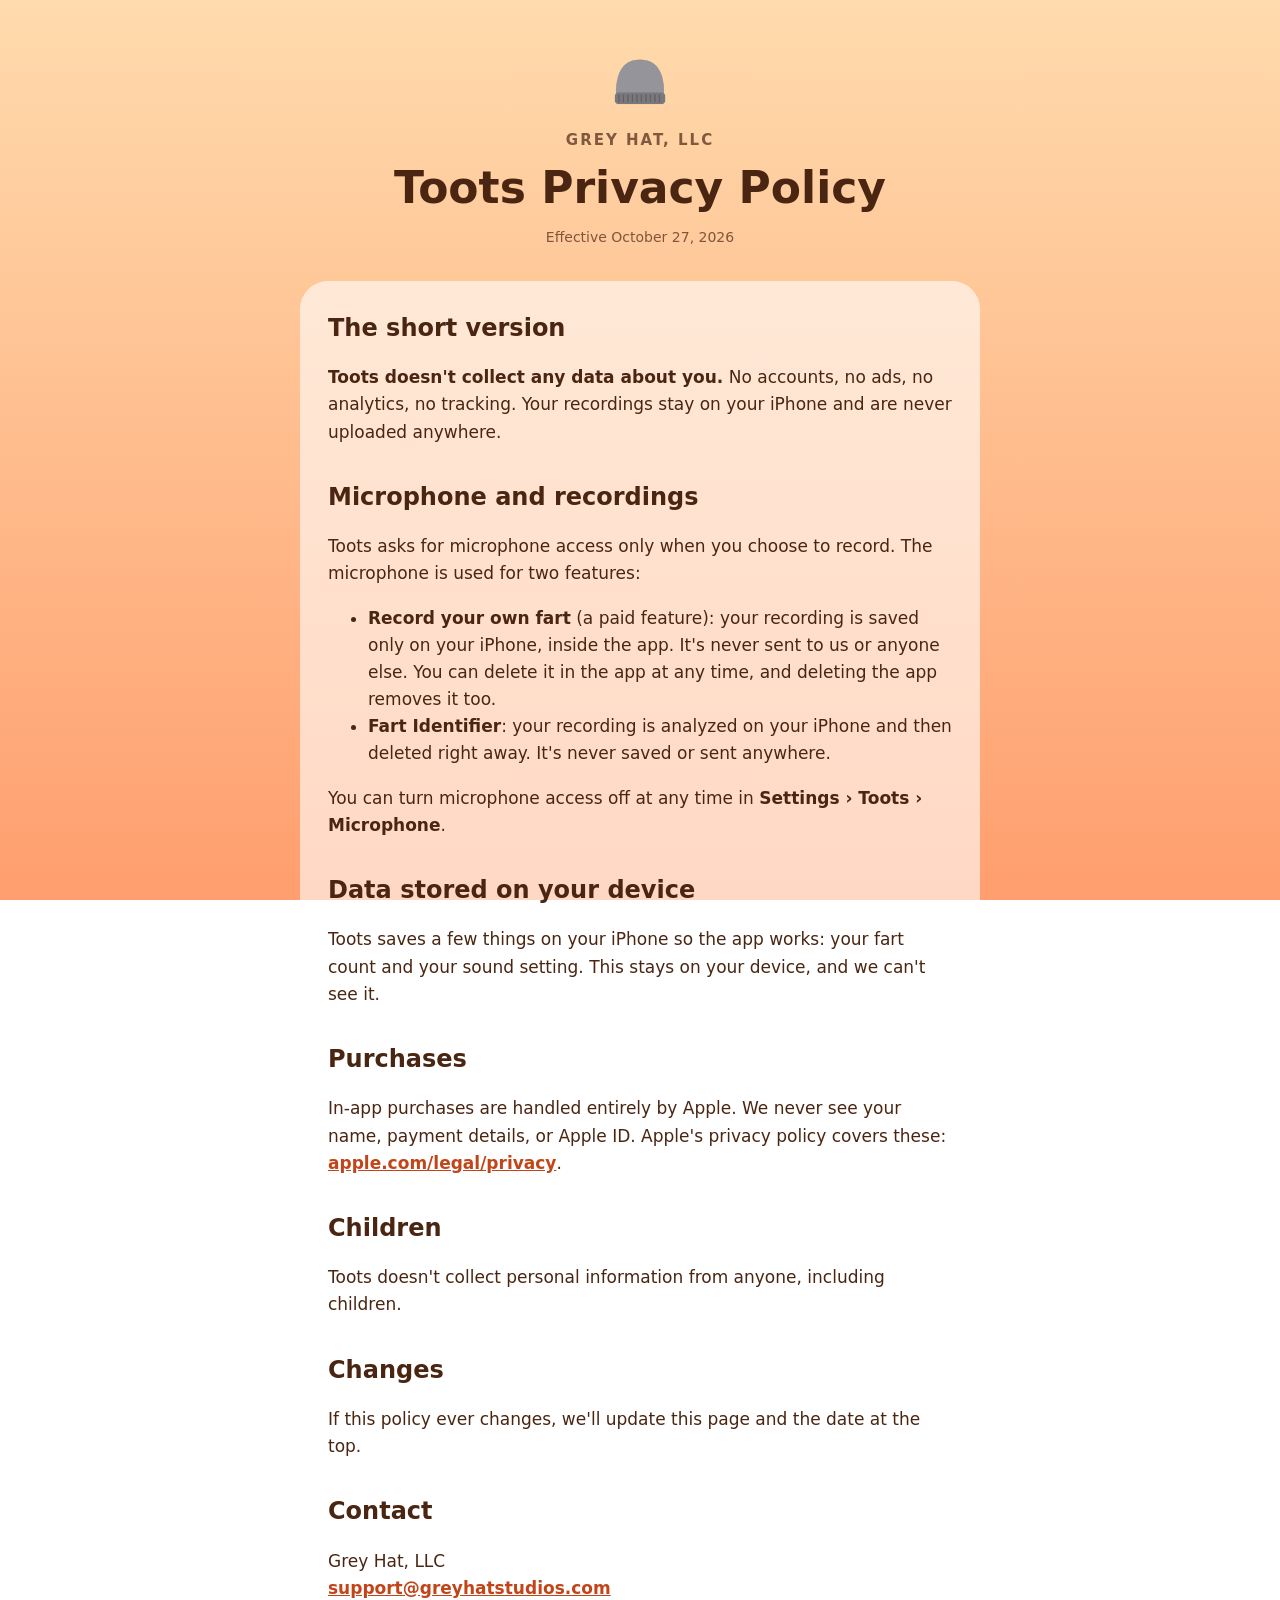
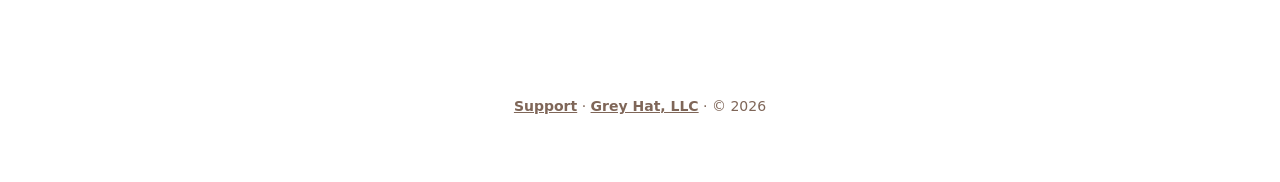
==== toots/privacy/index.html @ cb1c9b13 "Grey Hat, LLC website: home, Toots privacy policy, Toots support" ====
<!DOCTYPE html>
<html lang="en">
<head>
    <meta charset="utf-8">
    <meta name="viewport" content="width=device-width, initial-scale=1">
    <title>Toots – Privacy Policy</title>
    <link rel="icon" href="/beanie.png">
    <link rel="stylesheet" href="/style.css">
</head>
<body>
<main>
    <header>
        <a href="/"><img class="beanie" src="/beanie.png" alt="Grey Hat, LLC logo"></a>
        <div class="logo"><a href="/">Grey Hat, LLC</a></div>
        <h1>Toots Privacy Policy</h1>
        <p class="small">Effective October 27, 2026</p>
    </header>

    <div class="card">
        <h2>The short version</h2>
        <p><strong>Toots doesn't collect any data about you.</strong> No accounts, no ads, no analytics, no tracking. Your recordings stay on your iPhone and are never uploaded anywhere.</p>

        <h2>Microphone and recordings</h2>
        <p>Toots asks for microphone access only when you choose to record. The microphone is used for two features:</p>
        <ul>
            <li><strong>Record your own fart</strong> (a paid feature): your recording is saved only on your iPhone, inside the app. It's never sent to us or anyone else. You can delete it in the app at any time, and deleting the app removes it too.</li>
            <li><strong>Fart Identifier</strong>: your recording is analyzed on your iPhone and then deleted right away. It's never saved or sent anywhere.</li>
        </ul>
        <p>You can turn microphone access off at any time in <strong>Settings › Toots › Microphone</strong>.</p>

        <h2>Data stored on your device</h2>
        <p>Toots saves a few things on your iPhone so the app works: your fart count and your sound setting. This stays on your device, and we can't see it.</p>

        <h2>Purchases</h2>
        <p>In-app purchases are handled entirely by Apple. We never see your name, payment details, or Apple ID. Apple's privacy policy covers these: <a href="https://www.apple.com/legal/privacy/">apple.com/legal/privacy</a>.</p>

        <h2>Children</h2>
        <p>Toots doesn't collect personal information from anyone, including children.</p>

        <h2>Changes</h2>
        <p>If this policy ever changes, we'll update this page and the date at the top.</p>

        <h2>Contact</h2>
        <p>Grey Hat, LLC<br><a href="mailto:support@greyhatstudios.com">support@greyhatstudios.com</a></p>
    </div>

    <footer><a href="/toots/support/">Support</a> · <a href="/">Grey Hat, LLC</a> · © 2026</footer>
</main>
</body>
</html>
---- style.css ----
/* Grey Hat, LLC – matches the Toots app look: peach gradient, rounded type, brown text. */
:root {
    --peach-top: #FFDBAD;
    --peach-bottom: #FF9E6E;
    --orange: #FF6B35;
    --orange-dark: #C2451A;
    --brown: #4A2612;
    --card: rgba(255, 255, 255, 0.6);
}

* { box-sizing: border-box; }

body {
    margin: 0;
    min-height: 100vh;
    font-family: ui-rounded, "SF Pro Rounded", system-ui, -apple-system, "Segoe UI", sans-serif;
    color: var(--brown);
    background: linear-gradient(var(--peach-top), var(--peach-bottom)) fixed;
    line-height: 1.6;
}

main {
    max-width: 720px;
    margin: 0 auto;
    padding: 48px 20px 64px;
}

header { text-align: center; margin-bottom: 32px; }
header .logo { font-size: 15px; font-weight: 800; letter-spacing: 2px; text-transform: uppercase; opacity: 0.7; }
header .logo a { color: inherit; text-decoration: none; }

h1 { font-size: 44px; font-weight: 900; line-height: 1.1; margin: 12px 0; }
h2 { font-size: 24px; font-weight: 900; margin: 32px 0 8px; }
h3 { font-size: 18px; font-weight: 800; margin: 24px 0 4px; }
p, li { font-size: 17px; }
.subtitle { font-size: 19px; font-weight: 600; opacity: 0.8; }

a { color: var(--orange-dark); font-weight: 700; }

.card {
    background: var(--card);
    border-radius: 28px;
    padding: 28px;
    margin: 20px 0;
}

.app {
    display: flex;
    gap: 20px;
    align-items: center;
}
.app img { width: 96px; height: 96px; border-radius: 22px; flex-shrink: 0; }
.app h2 { margin: 0 0 4px; }
.app p { margin: 0; }

.button {
    display: inline-block;
    background: var(--orange);
    color: white;
    text-decoration: none;
    font-weight: 800;
    padding: 12px 22px;
    border-radius: 18px;
    box-shadow: 0 5px 0 var(--orange-dark);
    margin: 8px 8px 0 0;
}
.button.light { background: white; color: var(--brown); box-shadow: 0 5px 0 #E0805A; }

.small { font-size: 14px; opacity: 0.7; }

footer { text-align: center; margin-top: 48px; font-size: 14px; opacity: 0.7; }
footer a { color: inherit; }

@media (max-width: 520px) {
    h1 { font-size: 34px; }
    .app { flex-direction: column; text-align: center; }
}

/* No extra gap above the first heading inside a card. */
.card > :first-child { margin-top: 0; }

header .beanie { width: 72px; height: 72px; display: block; margin: 0 auto 8px; }
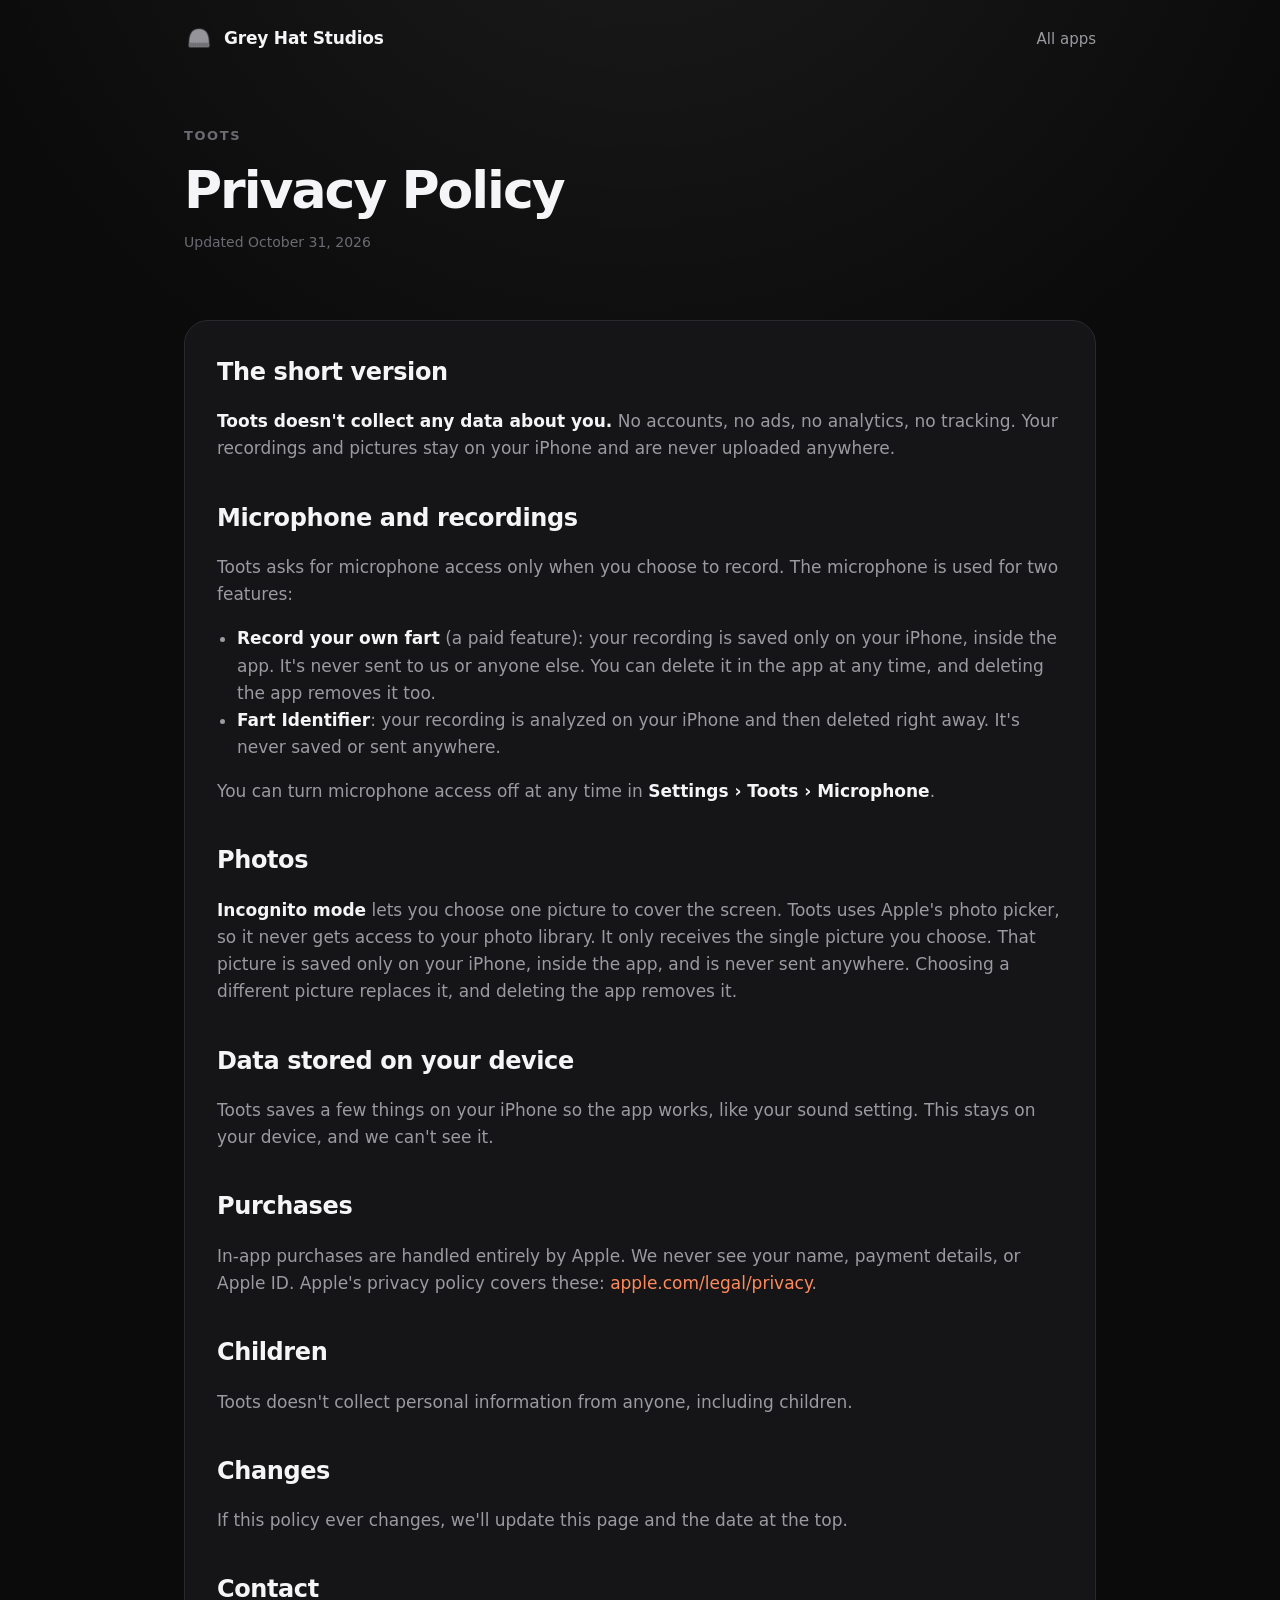
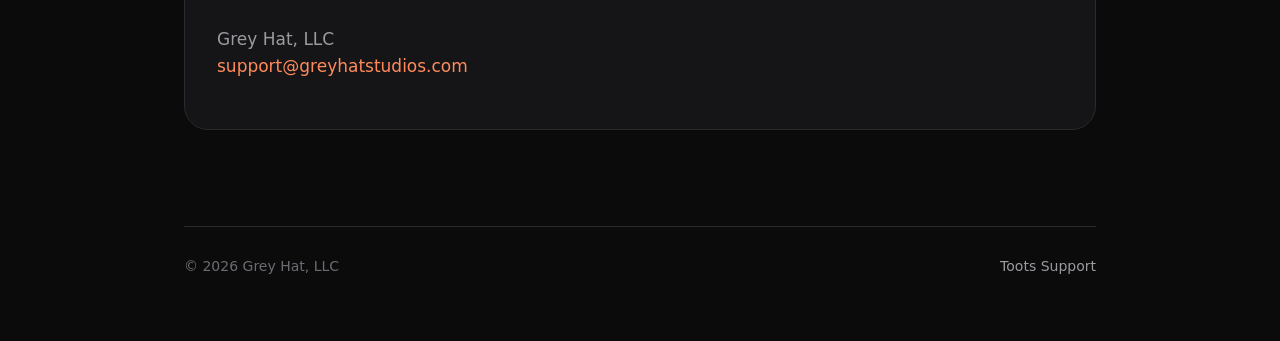
==== commit 09f12d36: "Redesign as Grey Hat Studios portfolio: dark look, apps grid - New dark, minimal studio style shared" ====
--- a/toots/privacy/index.html
+++ b/toots/privacy/index.html
@@ -3,22 +3,27 @@
 <head>
     <meta charset="utf-8">
     <meta name="viewport" content="width=device-width, initial-scale=1">
-    <title>Toots – Privacy Policy</title>
+    <title>Toots Privacy Policy – Grey Hat Studios</title>
+    <meta name="theme-color" content="#0B0B0C">
     <link rel="icon" href="/beanie.png">
     <link rel="stylesheet" href="/style.css">
 </head>
 <body>
 <main>
-    <header>
-        <a href="/"><img class="beanie" src="/beanie.png" alt="Grey Hat, LLC logo"></a>
-        <div class="logo"><a href="/">Grey Hat, LLC</a></div>
-        <h1>Toots Privacy Policy</h1>
-        <p class="small">Effective October 27, 2026</p>
+    <header class="nav">
+        <a class="brand" href="/"><img src="/beanie.png" alt="">Grey Hat Studios</a>
+        <a class="nav-link" href="/">All apps</a>
     </header>
+
+    <section class="page-header">
+        <p class="eyebrow">Toots</p>
+        <h1>Privacy Policy</h1>
+        <p class="small">Updated October 31, 2026</p>
+    </section>
 
     <div class="card">
         <h2>The short version</h2>
-        <p><strong>Toots doesn't collect any data about you.</strong> No accounts, no ads, no analytics, no tracking. Your recordings stay on your iPhone and are never uploaded anywhere.</p>
+        <p><strong>Toots doesn't collect any data about you.</strong> No accounts, no ads, no analytics, no tracking. Your recordings and pictures stay on your iPhone and are never uploaded anywhere.</p>
 
         <h2>Microphone and recordings</h2>
         <p>Toots asks for microphone access only when you choose to record. The microphone is used for two features:</p>
@@ -28,8 +33,11 @@
         </ul>
         <p>You can turn microphone access off at any time in <strong>Settings › Toots › Microphone</strong>.</p>
 
+        <h2>Photos</h2>
+        <p><strong>Incognito mode</strong> lets you choose one picture to cover the screen. Toots uses Apple's photo picker, so it never gets access to your photo library. It only receives the single picture you choose. That picture is saved only on your iPhone, inside the app, and is never sent anywhere. Choosing a different picture replaces it, and deleting the app removes it.</p>
+
         <h2>Data stored on your device</h2>
-        <p>Toots saves a few things on your iPhone so the app works: your fart count and your sound setting. This stays on your device, and we can't see it.</p>
+        <p>Toots saves a few things on your iPhone so the app works, like your sound setting. This stays on your device, and we can't see it.</p>
 
         <h2>Purchases</h2>
         <p>In-app purchases are handled entirely by Apple. We never see your name, payment details, or Apple ID. Apple's privacy policy covers these: <a href="https://www.apple.com/legal/privacy/">apple.com/legal/privacy</a>.</p>
@@ -44,7 +52,10 @@
         <p>Grey Hat, LLC<br><a href="mailto:support@greyhatstudios.com">support@greyhatstudios.com</a></p>
     </div>
 
-    <footer><a href="/toots/support/">Support</a> · <a href="/">Grey Hat, LLC</a> · © 2026</footer>
+    <footer>
+        <span>© 2026 Grey Hat, LLC</span>
+        <a href="/toots/support/">Toots Support</a>
+    </footer>
 </main>
 </body>
 </html>
--- a/style.css
+++ b/style.css
@@ -1,82 +1,193 @@
-/* Grey Hat, LLC – matches the Toots app look: peach gradient, rounded type, brown text. */
+/* Grey Hat Studios – dark, minimal studio look. Colorful app icons do the talking. */
 :root {
-    --peach-top: #FFDBAD;
-    --peach-bottom: #FF9E6E;
-    --orange: #FF6B35;
-    --orange-dark: #C2451A;
-    --brown: #4A2612;
-    --card: rgba(255, 255, 255, 0.6);
+    --bg: #0B0B0C;
+    --surface: #151517;
+    --surface-hover: #1C1C1F;
+    --border: #2A2A2E;
+    --text: #F5F5F7;
+    --muted: #9A9AA0;
+    --faint: #6B6B72;
+    --accent: #FF8A5B; /* Toots peach, used sparingly for links */
 }
 
 * { box-sizing: border-box; }
 
+html { -webkit-text-size-adjust: 100%; }
+
 body {
     margin: 0;
     min-height: 100vh;
-    font-family: ui-rounded, "SF Pro Rounded", system-ui, -apple-system, "Segoe UI", sans-serif;
-    color: var(--brown);
-    background: linear-gradient(var(--peach-top), var(--peach-bottom)) fixed;
+    font-family: -apple-system, BlinkMacSystemFont, "SF Pro Text", "Inter", system-ui, "Segoe UI", sans-serif;
+    color: var(--text);
+    background: var(--bg);
     line-height: 1.6;
+    -webkit-font-smoothing: antialiased;
+    /* Faint glow at the top so the black doesn't feel flat. */
+    background-image: radial-gradient(ellipse 80% 50% at 50% -10%, rgba(255, 255, 255, 0.07), transparent 70%);
+    background-repeat: no-repeat;
 }
 
 main {
-    max-width: 720px;
+    max-width: 960px;
     margin: 0 auto;
-    padding: 48px 20px 64px;
+    padding: 0 24px 64px;
 }
 
-header { text-align: center; margin-bottom: 32px; }
-header .logo { font-size: 15px; font-weight: 800; letter-spacing: 2px; text-transform: uppercase; opacity: 0.7; }
-header .logo a { color: inherit; text-decoration: none; }
+/* ---------- Top bar ---------- */
 
-h1 { font-size: 44px; font-weight: 900; line-height: 1.1; margin: 12px 0; }
-h2 { font-size: 24px; font-weight: 900; margin: 32px 0 8px; }
-h3 { font-size: 18px; font-weight: 800; margin: 24px 0 4px; }
-p, li { font-size: 17px; }
-.subtitle { font-size: 19px; font-weight: 600; opacity: 0.8; }
+.nav {
+    display: flex;
+    align-items: center;
+    justify-content: space-between;
+    padding: 24px 0;
+}
+.brand {
+    display: flex;
+    align-items: center;
+    gap: 10px;
+    color: var(--text);
+    text-decoration: none;
+    font-weight: 700;
+    font-size: 17px;
+    letter-spacing: -0.2px;
+}
+.brand img { width: 30px; height: 30px; }
+.nav-link { color: var(--muted); text-decoration: none; font-size: 15px; font-weight: 500; }
+.nav-link:hover { color: var(--text); }
 
-a { color: var(--orange-dark); font-weight: 700; }
+/* ---------- Type ---------- */
+
+h1 {
+    font-size: clamp(40px, 7vw, 68px);
+    font-weight: 700;
+    letter-spacing: -2px;
+    line-height: 1.05;
+    margin: 0 0 18px;
+}
+h2 { font-size: 24px; font-weight: 700; letter-spacing: -0.4px; margin: 36px 0 8px; }
+h3 { font-size: 18px; font-weight: 600; margin: 28px 0 4px; }
+p, li { font-size: 17px; color: var(--muted); }
+strong { color: var(--text); font-weight: 600; }
+
+a { color: var(--accent); text-decoration: none; }
+a:hover { text-decoration: underline; }
+
+.eyebrow {
+    font-size: 13px;
+    font-weight: 600;
+    letter-spacing: 1.6px;
+    text-transform: uppercase;
+    color: var(--faint);
+    margin: 0 0 16px;
+}
+.lead { font-size: 21px; max-width: 560px; margin: 0; }
+.small { font-size: 14px; color: var(--faint); }
+
+/* ---------- Home ---------- */
+
+.hero { padding: 72px 0 80px; }
+
+.grid {
+    display: grid;
+    grid-template-columns: repeat(auto-fill, minmax(280px, 1fr));
+    gap: 20px;
+}
+
+.app-card {
+    display: flex;
+    flex-direction: column;
+    background: var(--surface);
+    border: 1px solid var(--border);
+    border-radius: 24px;
+    padding: 28px;
+    transition: transform 0.2s ease, background 0.2s ease, border-color 0.2s ease;
+}
+.app-card:hover { transform: translateY(-3px); background: var(--surface-hover); border-color: #3A3A3F; }
+.app-card .icon {
+    width: 80px;
+    height: 80px;
+    border-radius: 18px;
+    margin-bottom: 20px;
+    box-shadow: 0 8px 24px rgba(0, 0, 0, 0.5);
+}
+.app-card h3 { margin: 0 0 6px; font-size: 22px; font-weight: 700; letter-spacing: -0.3px; }
+.app-card p { margin: 0 0 20px; font-size: 16px; flex-grow: 1; }
+.app-card .links { display: flex; gap: 18px; flex-wrap: wrap; font-size: 15px; font-weight: 500; }
+
+.status {
+    display: inline-block;
+    align-self: flex-start;
+    font-size: 12px;
+    font-weight: 600;
+    letter-spacing: 0.4px;
+    color: var(--muted);
+    border: 1px solid var(--border);
+    border-radius: 999px;
+    padding: 3px 10px;
+    margin-bottom: 14px;
+}
+
+.app-card.placeholder {
+    background: transparent;
+    border-style: dashed;
+    align-items: flex-start;
+    justify-content: center;
+}
+.app-card.placeholder:hover { transform: none; background: transparent; border-color: var(--border); }
+.placeholder .icon {
+    display: grid;
+    place-items: center;
+    border: 1px dashed var(--border);
+    box-shadow: none;
+    font-size: 30px;
+    color: var(--faint);
+}
+
+/* ---------- Content pages (support, privacy) ---------- */
+
+.page-header { padding: 48px 0 32px; }
+.page-header h1 { font-size: clamp(36px, 6vw, 52px); margin-bottom: 10px; }
 
 .card {
-    background: var(--card);
-    border-radius: 28px;
-    padding: 28px;
+    background: var(--surface);
+    border: 1px solid var(--border);
+    border-radius: 24px;
+    padding: 32px;
     margin: 20px 0;
 }
-
-.app {
-    display: flex;
-    gap: 20px;
-    align-items: center;
-}
-.app img { width: 96px; height: 96px; border-radius: 22px; flex-shrink: 0; }
-.app h2 { margin: 0 0 4px; }
-.app p { margin: 0; }
+.card > :first-child { margin-top: 0; }
+.card ul { padding-left: 20px; }
 
 .button {
     display: inline-block;
-    background: var(--orange);
-    color: white;
-    text-decoration: none;
-    font-weight: 800;
+    background: var(--text);
+    color: var(--bg);
+    font-weight: 600;
+    font-size: 16px;
     padding: 12px 22px;
-    border-radius: 18px;
-    box-shadow: 0 5px 0 var(--orange-dark);
-    margin: 8px 8px 0 0;
+    border-radius: 999px;
+    margin-top: 8px;
 }
-.button.light { background: white; color: var(--brown); box-shadow: 0 5px 0 #E0805A; }
+.button:hover { text-decoration: none; opacity: 0.85; }
 
-.small { font-size: 14px; opacity: 0.7; }
+/* ---------- Footer ---------- */
 
-footer { text-align: center; margin-top: 48px; font-size: 14px; opacity: 0.7; }
-footer a { color: inherit; }
+footer {
+    margin-top: 96px;
+    padding-top: 28px;
+    border-top: 1px solid var(--border);
+    display: flex;
+    justify-content: space-between;
+    flex-wrap: wrap;
+    gap: 12px;
+    font-size: 14px;
+    color: var(--faint);
+}
+footer a { color: var(--muted); }
 
 @media (max-width: 520px) {
-    h1 { font-size: 34px; }
-    .app { flex-direction: column; text-align: center; }
+    .hero { padding: 40px 0 56px; }
+    h1 { letter-spacing: -1.2px; }
+    .lead { font-size: 19px; }
+    .card { padding: 24px; }
 }
-
-/* No extra gap above the first heading inside a card. */
-.card > :first-child { margin-top: 0; }
-
-header .beanie { width: 72px; height: 72px; display: block; margin: 0 auto 8px; }
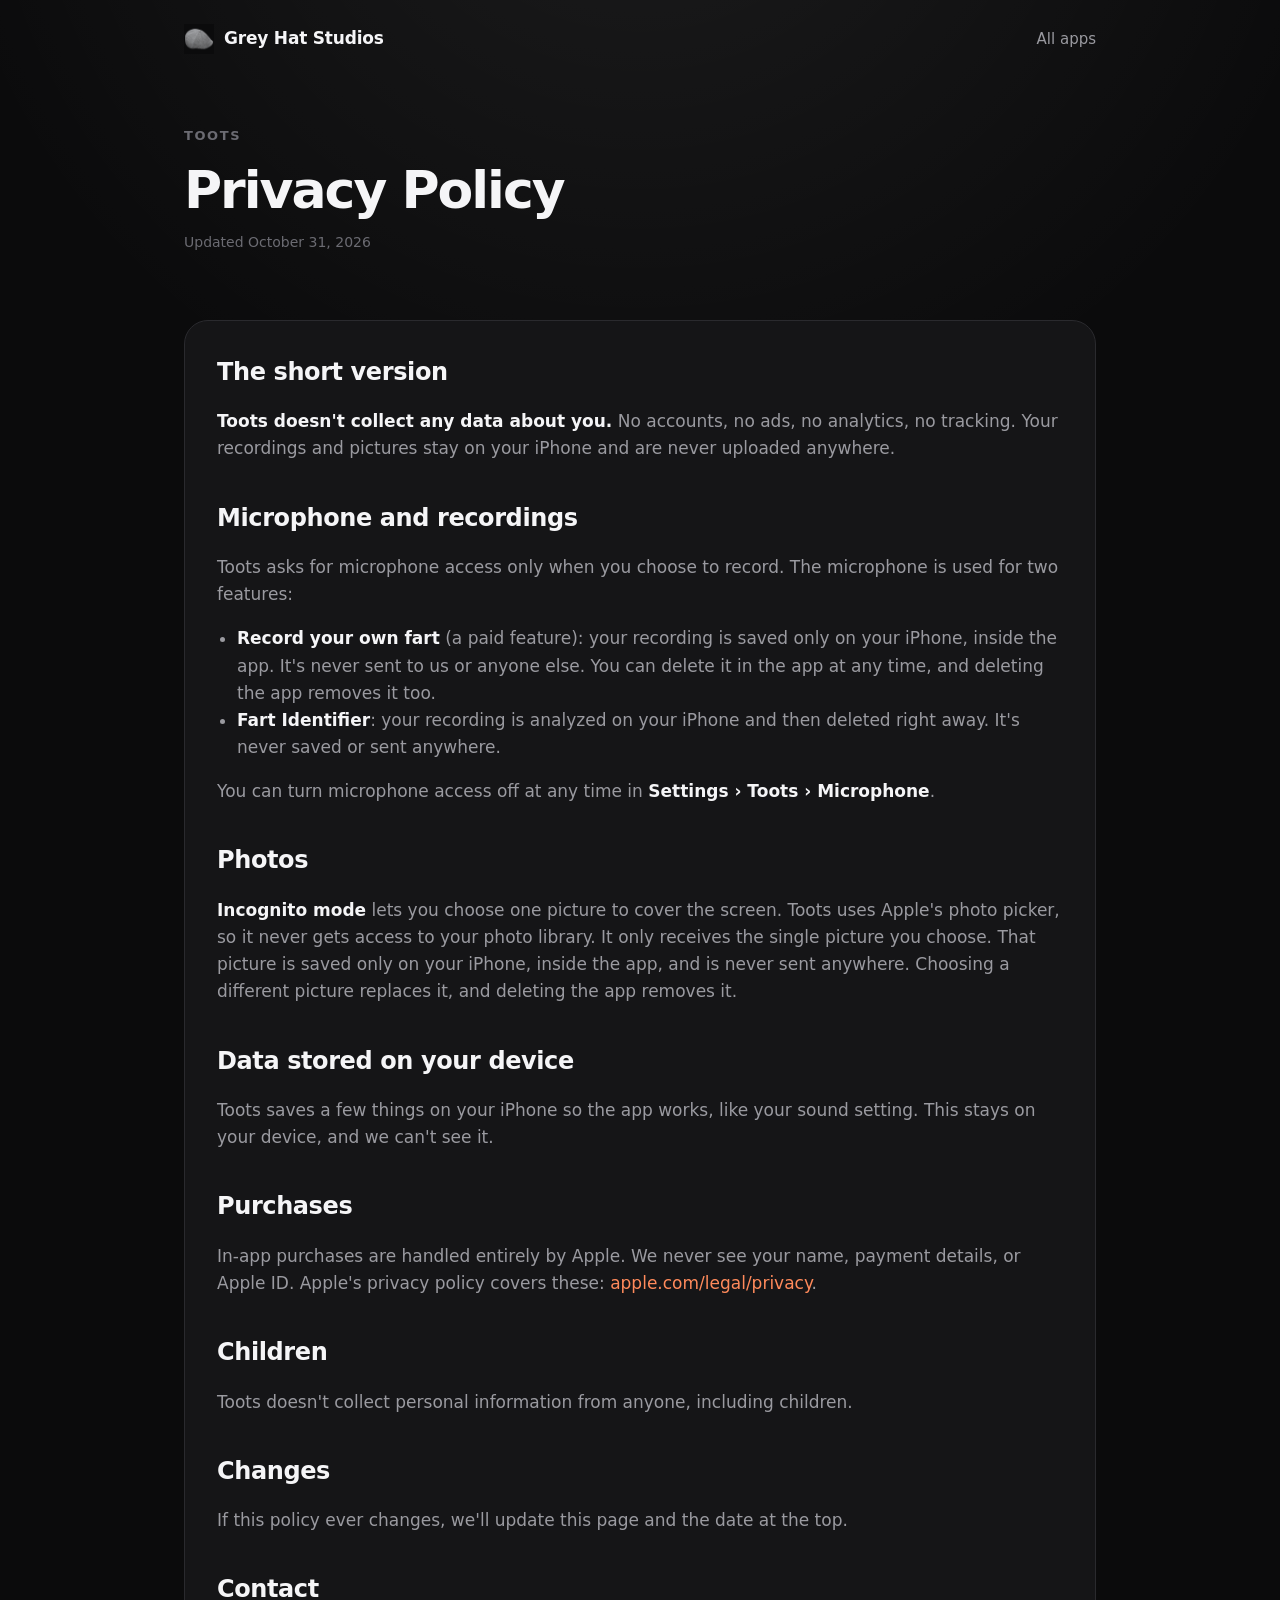
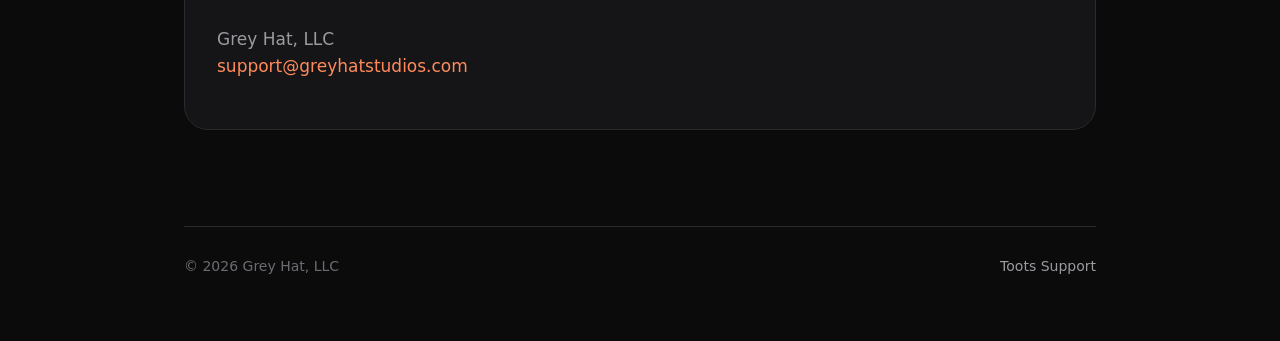
==== commit 44494b3c: "Replace beanie icon with gray flat cap logo Co-Authored-By: Claude Sonnet 5.5 <noreply@anthropic.com" ====
--- a/toots/privacy/index.html
+++ b/toots/privacy/index.html
@@ -5,13 +5,13 @@
     <meta name="viewport" content="width=device-width, initial-scale=1">
     <title>Toots Privacy Policy – Grey Hat Studios</title>
     <meta name="theme-color" content="#0B0B0C">
-    <link rel="icon" href="/beanie.png">
+    <link rel="icon" href="/logo.png">
     <link rel="stylesheet" href="/style.css">
 </head>
 <body>
 <main>
     <header class="nav">
-        <a class="brand" href="/"><img src="/beanie.png" alt="">Grey Hat Studios</a>
+        <a class="brand" href="/"><img src="/logo.png" alt="">Grey Hat Studios</a>
         <a class="nav-link" href="/">All apps</a>
     </header>
 
